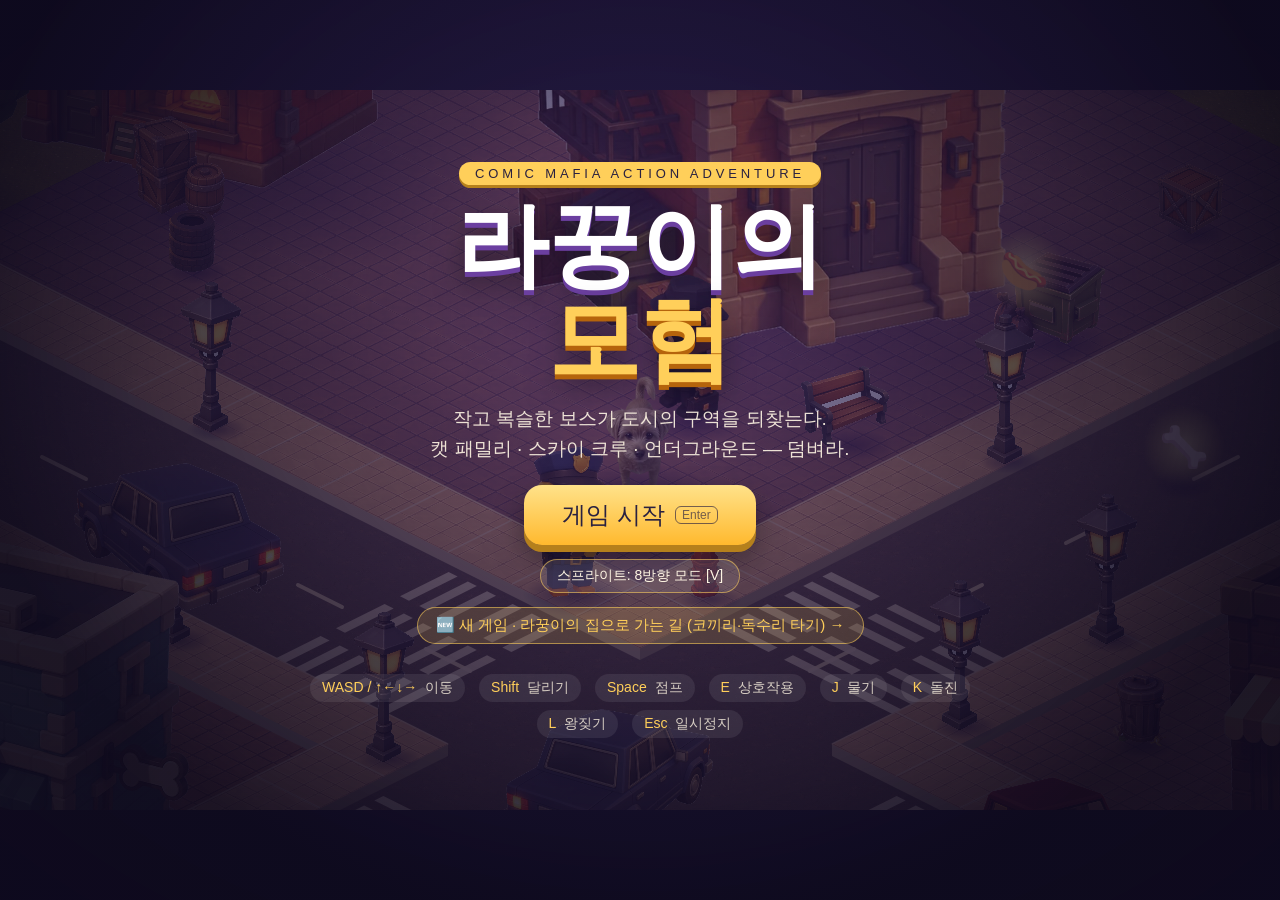
==== index.html @ 29c3ff41 "세로 화면에서도 플레이할 수 있게 '세로로 계속하기' 버튼 추가 - 폰이 세로일 때 뜨는 '가로로 돌려 주세요' 안내에 세로로 계속하기 버튼 추가 (화면 회전 잠금 대응) - 세로" ====
<!doctype html>
<html lang="ko">
<head>
<meta charset="utf-8">
<meta name="viewport" content="width=device-width, initial-scale=1, maximum-scale=1, user-scalable=no, viewport-fit=cover">
<meta name="mobile-web-app-capable" content="yes">
<meta name="apple-mobile-web-app-capable" content="yes">
<meta name="theme-color" content="#1c1b33">
<title>라꿍이의 모험</title>
<link rel="stylesheet" href="style.css">
</head>
<body>
<div id="stage">
  <div id="game"></div>
  <div id="vignette"></div>

  <!-- HUD -->
  <div id="hud" class="hidden">
    <div class="hud-card" id="hud-player">
      <div class="pl-portrait">🐶</div>
      <div class="pl-body">
        <div class="pl-top"><span class="pl-name">라꿍이</span><span id="lvl">Lv.1</span></div>
        <div class="bar hp"><div id="hp-fill" class="fill"></div><span id="hp-text">100 / 100</span></div>
        <div class="bar xp"><div id="xp-fill" class="fill"></div></div>
      </div>
    </div>
    <div id="hud-mini-row">
      <div class="hud-chip"><span class="hud-label">SCORE</span> <b id="score">0</b></div>
      <div class="hud-chip" id="hud-snacks"><span class="hud-label">간식</span><div id="snack-slots"></div><span class="hud-count"><span id="snack-count">0</span>/5</span></div>
    </div>

    <div class="hud-card" id="hud-zone"><span class="hud-label">현재 구역</span> <b id="zone-name">마피아 본부</b> <span id="zone-owner" class="badge">라꿍이 조직</span></div>

    <div class="hud-card" id="hud-mission">
      <div class="hud-label" id="mission-title">MISSION</div>
      <div id="mission-text"></div>
    </div>
    <div class="hud-card hidden" id="hud-side"><div class="hud-label">SIDE</div><div id="side-text"></div></div>

    <div id="skillbar">
      <div class="skill" id="sk-bite"><div class="ico">🦷</div><div class="cdo"></div><div class="cdt"></div><span class="key">J</span><span class="nm">물기</span></div>
      <div class="skill" id="sk-dash"><div class="ico">💨</div><div class="cdo"></div><div class="cdt"></div><span class="key">K</span><span class="nm">돌진</span></div>
      <div class="skill" id="sk-bark"><div class="ico">📢</div><div class="cdo"></div><div class="cdt"></div><span class="key">L</span><span class="nm">왕짖기</span></div>
      <div class="skill locked" id="sk-crew"><div class="ico">🐕‍🦺</div><div class="cdo"></div><div class="cdt">🔒</div><span class="key">R</span><span class="nm">조직원</span></div>
    </div>

    <div id="boss-bar" class="hidden"><div class="bb-name">👑 돈 캣</div><div class="bb-track"><div id="boss-fill"></div></div></div>
    <canvas id="minimap" width="200" height="150"></canvas>
    <div id="hud-help">WASD 이동 · Shift 달리기 · Space 점프 · E 상호작용 · J 물기 · K 돌진 · L 왕짖기 · Esc 일시정지</div>
  </div>

  <!-- touch controls (shown on touch devices) -->
  <div id="touch">
    <div id="joy"><div id="joy-knob"></div></div>
    <button id="tb-jump" class="tb" aria-label="점프">⤴<span>점프</span></button>
    <button id="tb-act" class="tb" aria-label="상호작용">E<span>대화</span></button>
    <button id="tb-run" class="tb" aria-label="달리기">🏃<span>달리기</span></button>
    <button id="tb-pause" class="tb" aria-label="일시정지">⏸</button>
  </div>
  <div id="rotate-hint" class="hidden"><div>📱↻<br>화면을 <b>가로</b>로 돌려 주세요<br><button id="btn-portrait" class="mode-btn">세로로 계속하기 (작게 보여요)</button></div></div>

  <div id="prompt" class="hidden"><span class="key">E</span><span id="prompt-text"></span></div>
  <div id="toast" class="hidden"></div>

  <!-- dialog -->
  <div id="dialog" class="hidden">
    <div id="dlg-portrait"></div>
    <div id="dlg-body">
      <div id="dlg-name"></div>
      <div id="dlg-text"></div>
      <div id="dlg-next">E ▶</div>
    </div>
  </div>

  <!-- title -->
  <div id="title" class="screen">
    <div class="title-inner">
      <div class="title-badge">COMIC MAFIA ACTION ADVENTURE</div>
      <h1>라꿍이의<br><span>모험</span></h1>
      <p class="title-sub">작고 복슬한 보스가 도시의 구역을 되찾는다.<br>캣 패밀리 · 스카이 크루 · 언더그라운드 — 덤벼라.</p>
      <div id="title-loading">리소스 불러오는 중…</div>
      <button id="btn-start" class="big-btn hidden">게임 시작 <small>Enter</small></button>
      <div><button id="btn-mode-title" class="mode-btn"></button></div>
      <div class="controls controls-touch"><span><b>왼쪽 조이스틱</b> 이동 (끝까지 밀면 달리기)</span><span><b>오른쪽 버튼</b> 물기·돌진·왕짖기</span><span><b>⤴</b> 점프</span><span><b>E</b> 대화</span></div>
      <button id="btn-full" class="mode-btn">전체화면으로 보기</button>
      <div><a class="home-link" href="home/index.html">🆕 새 게임 · 라꿍이의 집으로 가는 길 (코끼리·독수리 타기) →</a></div>
      <div class="controls controls-kb">
        <span><b>WASD / ↑←↓→</b> 이동</span><span><b>Shift</b> 달리기</span><span><b>Space</b> 점프</span><span><b>E</b> 상호작용</span>
        <span><b>J</b> 물기</span><span><b>K</b> 돌진</span><span><b>L</b> 왕짖기</span><span><b>Esc</b> 일시정지</span>
      </div>
    </div>
  </div>

  <!-- pause -->
  <div id="pause" class="screen hidden">
    <div class="panel">
      <h2>일시정지</h2>
      <button id="btn-resume" class="big-btn">계속하기</button>
      <button id="btn-restart" class="big-btn ghost">처음부터 다시</button>
      <button id="btn-mode" class="mode-btn"></button>
    </div>
  </div>

  <!-- complete -->
  <div id="complete" class="screen hidden">
    <div class="panel wide">
      <div class="title-badge" id="clear-badge">CHAPTER 1 CLEAR</div>
      <h2 id="clear-title">첫 번째 전투를 이겼다!</h2>
      <p class="quote" id="clear-quote">"…캣 패밀리, 이제 시작이다. 도시는 우리가 되찾는다."</p>
      <div class="stats">
        <div><span>점수</span><b id="res-score">0</b></div>
        <div><span>레벨</span><b id="res-snacks">1</b></div>
        <div><span>걸린 시간</span><b id="res-time">0:00</b></div>
        <div><span>격파</span><b id="res-rank">0</b></div>
      </div>
      <button id="btn-continue" class="big-btn">계속 탐험하기 <small>Enter</small></button>
      <button id="btn-again" class="big-btn ghost">처음부터 다시</button>
    </div>
    <div id="confetti"></div>
  </div>
</div>

<script src="lib/phaser.min.js"></script>
<script src="combat.js"></script>
<script src="main.js"></script>
</body>
</html>
---- style.css ----
:root{
  --ink:#2a2140; --gold:#ffcf5a; --gold2:#ff9f2e; --cream:#fff6e4; --navy:#1c1b33; --pink:#ff7a93;
  --card:rgba(28,27,51,.82); --line:rgba(255,207,90,.55);
}
*{box-sizing:border-box;margin:0;padding:0;user-select:none;-webkit-user-select:none}
html,body{width:100%;height:100%;background:#12111f;overflow:hidden;font-family:"Jua","Malgun Gothic","Apple SD Gothic Neo","Noto Sans KR",sans-serif;color:var(--cream)}
#stage{position:fixed;left:0;top:0;width:var(--app-w,100%);height:var(--app-h,100%);display:flex;align-items:center;justify-content:center;background:#12111f}
#game{position:absolute;inset:0}
#game canvas{display:block;image-rendering:auto}
#vignette{position:absolute;inset:0;pointer-events:none;background:radial-gradient(ellipse at center,rgba(0,0,0,0) 55%,rgba(20,10,40,.38) 100%);z-index:2}
.hidden{display:none!important}

/* HUD */
#hud{position:absolute;inset:0;pointer-events:none;z-index:5}
.hud-card{position:absolute;background:var(--card);border:2px solid var(--line);border-radius:16px;padding:8px 16px;box-shadow:0 6px 0 rgba(0,0,0,.25),0 10px 24px rgba(0,0,0,.25);backdrop-filter:blur(6px)}
.hud-label{font-size:11px;letter-spacing:.18em;color:var(--gold);opacity:.95}
#hud-score{top:16px;left:16px;min-width:150px}
.hud-value{font-size:30px;line-height:1.05;color:#fff;text-shadow:0 2px 0 rgba(0,0,0,.35)}
#hud-snacks{top:16px;left:190px;display:flex;align-items:center;gap:10px}
#hud-snacks .hud-label{margin-right:2px}
#snack-slots{display:flex;gap:6px}
.slot{width:32px;height:32px;border-radius:10px;background:rgba(255,255,255,.1);border:2px dashed rgba(255,255,255,.3);display:flex;align-items:center;justify-content:center;font-size:19px;filter:grayscale(1) opacity(.35);transition:all .25s}
.slot.on{filter:none;border-style:solid;border-color:var(--gold);background:rgba(255,207,90,.2);transform:scale(1.06)}
.hud-count{font-size:20px;color:var(--gold)}
#hud-mission{top:16px;right:16px;width:min(340px,38vw)}
#mission-title{margin-bottom:2px}
#mission-text{font-size:15px;line-height:1.4;color:#fff}
#minimap{position:absolute;right:16px;bottom:16px;width:200px;height:150px;border-radius:14px;border:2px solid var(--line);background:#222;box-shadow:0 6px 0 rgba(0,0,0,.25);opacity:.95}
#hud-help{position:absolute;left:16px;bottom:14px;font-size:12px;color:rgba(255,246,228,.85);background:rgba(28,27,51,.55);padding:6px 12px;border-radius:999px}

#prompt{position:absolute;left:50%;bottom:96px;transform:translateX(-50%);z-index:6;display:flex;align-items:center;gap:10px;background:var(--card);border:2px solid var(--line);border-radius:999px;padding:8px 20px 8px 10px;font-size:18px;box-shadow:0 6px 0 rgba(0,0,0,.25);animation:bob 1s ease-in-out infinite}
.key{display:inline-flex;align-items:center;justify-content:center;width:30px;height:30px;border-radius:8px;background:var(--gold);color:var(--ink);font-weight:700;box-shadow:0 3px 0 #b5801c}
@keyframes bob{0%,100%{transform:translate(-50%,0)}50%{transform:translate(-50%,-5px)}}
#toast{position:absolute;left:50%;top:92px;transform:translateX(-50%);z-index:7;background:linear-gradient(180deg,#ffe28a,#ffb92e);color:var(--ink);padding:10px 26px;border-radius:999px;font-size:20px;box-shadow:0 6px 0 #b5801c,0 12px 30px rgba(0,0,0,.3);animation:pop .35s cubic-bezier(.2,1.6,.4,1)}
@keyframes pop{from{transform:translateX(-50%) scale(.6);opacity:0}to{transform:translateX(-50%) scale(1);opacity:1}}

/* dialog */
#dialog{position:absolute;left:50%;bottom:28px;transform:translateX(-50%);width:min(860px,92vw);z-index:8;display:flex;gap:14px;align-items:flex-end}
#dlg-portrait{flex:0 0 96px;height:96px;border-radius:50%;background:radial-gradient(circle at 35% 30%,#fff6e4,#ffd98a);border:4px solid var(--gold);display:flex;align-items:center;justify-content:center;font-size:54px;box-shadow:0 6px 0 rgba(0,0,0,.3);margin-bottom:6px}
#dlg-body{flex:1;position:relative;background:var(--card);border:3px solid var(--gold);border-radius:20px;padding:14px 22px 22px;min-height:118px;box-shadow:0 8px 0 rgba(0,0,0,.28),0 16px 40px rgba(0,0,0,.35);backdrop-filter:blur(8px)}
#dlg-name{display:inline-block;background:var(--gold);color:var(--ink);padding:2px 14px;border-radius:999px;font-size:15px;margin-bottom:6px;margin-top:-30px;box-shadow:0 3px 0 #b5801c}
#dlg-text{font-size:21px;line-height:1.5;min-height:62px;color:#fff;word-break:keep-all}
#dlg-next{position:absolute;right:18px;bottom:8px;font-size:14px;color:var(--gold);animation:blink 1s steps(2) infinite}
@keyframes blink{50%{opacity:.2}}

/* screens */
.screen{position:absolute;inset:0;z-index:20;display:flex;align-items:center;justify-content:center;text-align:center}
#title{background:radial-gradient(ellipse at 50% 35%,rgba(60,40,110,.55),rgba(14,10,30,.92) 75%)}
.title-inner{max-width:760px;padding:24px}
.title-badge{display:inline-block;font-size:13px;letter-spacing:.3em;color:var(--ink);background:var(--gold);padding:4px 16px;border-radius:999px;margin-bottom:14px;box-shadow:0 3px 0 #b5801c}
h1{font-size:clamp(46px,9vw,92px);line-height:1.02;color:#fff;text-shadow:0 5px 0 #6b3fa0,0 10px 30px rgba(0,0,0,.5)}
h1 span{color:var(--gold);text-shadow:0 5px 0 #b5640c,0 10px 30px rgba(0,0,0,.5)}
.title-sub{margin:18px 0 22px;font-size:19px;line-height:1.55;color:rgba(255,246,228,.9)}
#title-loading{font-size:17px;color:var(--gold);margin:18px 0}
.big-btn{display:inline-flex;align-items:center;gap:10px;font-family:inherit;font-size:24px;color:var(--ink);background:linear-gradient(180deg,#ffe28a,#ffb92e);border:0;border-radius:18px;padding:14px 38px;cursor:pointer;box-shadow:0 7px 0 #b5801c,0 14px 30px rgba(0,0,0,.35);transition:transform .08s}
.big-btn small{font-size:12px;opacity:.65;border:1px solid currentColor;border-radius:6px;padding:1px 6px}
.big-btn:hover{transform:translateY(-2px)}
.big-btn:active{transform:translateY(4px);box-shadow:0 3px 0 #b5801c}
.big-btn.ghost{background:rgba(255,255,255,.12);color:#fff;box-shadow:0 7px 0 rgba(0,0,0,.35);margin-top:14px}
.controls{margin-top:30px;display:flex;flex-wrap:wrap;gap:8px 14px;justify-content:center;font-size:14px;color:rgba(255,246,228,.8)}
.controls span{background:rgba(255,255,255,.08);padding:5px 12px;border-radius:999px}
.controls b{color:var(--gold);font-weight:400;margin-right:4px}
#pause{background:rgba(10,8,24,.7);backdrop-filter:blur(4px)}
.panel{background:var(--card);border:3px solid var(--gold);border-radius:26px;padding:34px 46px;box-shadow:0 10px 0 rgba(0,0,0,.3),0 24px 60px rgba(0,0,0,.45);display:flex;flex-direction:column;align-items:center}
.panel h2{font-size:38px;margin:6px 0 18px;color:#fff}
.panel.wide{min-width:min(560px,92vw)}
.quote{font-size:18px;color:rgba(255,246,228,.85);margin-bottom:18px}
.stats{display:grid;grid-template-columns:1fr 1fr;gap:10px;width:100%;margin-bottom:24px}
.stats div{background:rgba(255,255,255,.08);border-radius:14px;padding:10px 14px;display:flex;flex-direction:column;gap:2px}
.stats span{font-size:12px;color:var(--gold);letter-spacing:.12em}
.stats b{font-size:30px;font-weight:400}
#complete{background:radial-gradient(ellipse at center,rgba(60,40,110,.55),rgba(10,8,24,.88))}
#confetti{position:absolute;inset:0;pointer-events:none;overflow:hidden}
.conf{position:absolute;top:-20px;font-size:26px;animation:fall linear forwards}
@keyframes fall{to{transform:translateY(110vh) rotate(540deg)}}

.mode-btn{margin-top:14px;font-family:inherit;font-size:14px;color:var(--cream);background:rgba(255,255,255,.1);border:1px solid var(--line);border-radius:999px;padding:7px 16px;cursor:pointer}
.mode-btn:hover{background:rgba(255,207,90,.2)}

/* ===== HUD v2 (combat) ===== */
#hud-score,#hud-snacks{position:static}
#hud-player{top:14px;left:14px;display:flex;gap:10px;align-items:center;padding:8px 14px 8px 8px;min-width:250px}
.pl-portrait{width:54px;height:54px;border-radius:50%;background:radial-gradient(circle at 35% 30%,#fff6e4,#ffd98a);border:3px solid var(--gold);display:flex;align-items:center;justify-content:center;font-size:30px;flex:0 0 54px}
.pl-body{flex:1}
.pl-top{display:flex;justify-content:space-between;align-items:baseline;margin-bottom:3px}
.pl-name{font-size:15px}
#lvl{font-size:14px;color:var(--gold)}
.bar{position:relative;height:16px;border-radius:9px;background:rgba(0,0,0,.45);border:2px solid rgba(255,255,255,.25);overflow:hidden}
.bar.xp{height:8px;margin-top:4px;border-width:1px}
.bar .fill{height:100%;width:100%;transition:width .18s}
.bar.hp .fill{background:linear-gradient(180deg,#7dffb0,#2fc977)}
.bar.hp .fill.low{background:linear-gradient(180deg,#ff8a8a,#e03a3a)}
.bar.xp .fill{background:linear-gradient(180deg,#ffe27a,#ffb92e);width:0}
.bar span{position:absolute;inset:0;display:flex;align-items:center;justify-content:center;font-size:11px;text-shadow:0 1px 2px #000}
#hud-mini-row{position:absolute;top:92px;left:14px;display:flex;gap:8px;flex-wrap:wrap;max-width:330px}
.hud-chip{background:var(--card);border:2px solid var(--line);border-radius:999px;padding:3px 12px;display:flex;align-items:center;gap:6px;font-size:14px;box-shadow:0 4px 0 rgba(0,0,0,.25)}
.hud-chip b{font-size:16px;font-weight:400}
#hud-snacks{top:auto;left:auto}
#hud-snacks .slot{width:20px;height:20px;font-size:12px;border-radius:6px;border-width:1px}
#hud-snacks .hud-count{font-size:13px}
#hud-zone{top:14px;left:50%;transform:translateX(-50%);padding:6px 16px;display:flex;align-items:center;gap:8px;white-space:nowrap}
#hud-zone b{font-size:17px;font-weight:400}
.badge{font-size:11px;color:#1b1530;padding:2px 9px;border-radius:999px}
#hud-mission{top:14px;right:14px;width:min(330px,30vw)}
#hud-side{top:auto;right:14px;margin-top:0}
#hud-side{position:absolute;top:150px;right:14px;width:min(330px,30vw);font-size:13px}
#hud-side #side-text{font-size:13px;line-height:1.4}
#mission-text .k{display:inline-block;background:var(--gold);color:var(--ink);border-radius:6px;padding:0 6px;font-weight:400}
#mission-text small{color:rgba(255,246,228,.85)}
#skillbar{position:absolute;left:50%;bottom:14px;transform:translateX(-50%);display:flex;gap:10px}
.skill{position:relative;width:64px;height:64px;border-radius:16px;background:var(--card);border:2px solid var(--line);box-shadow:0 5px 0 rgba(0,0,0,.28);overflow:hidden;display:flex;align-items:center;justify-content:center}
.skill .ico{font-size:30px;filter:drop-shadow(0 2px 0 rgba(0,0,0,.35))}
.skill .cdo{position:absolute;left:0;right:0;bottom:0;height:0;background:rgba(10,8,24,.72)}
.skill .cdt{position:absolute;inset:0;display:flex;align-items:center;justify-content:center;font-size:20px;color:#fff;text-shadow:0 2px 3px #000}
.skill .key{position:absolute;left:4px;top:3px;font-size:11px;background:var(--gold);color:var(--ink);border-radius:5px;padding:0 5px;width:auto;height:auto;box-shadow:none}
.skill .nm{position:absolute;bottom:2px;left:0;right:0;text-align:center;font-size:10px;color:rgba(255,246,228,.9)}
.skill.ready{border-color:var(--gold)}
.skill.locked{opacity:.6}
#minimap{width:176px;height:132px;right:14px;bottom:14px}
#hud-help{font-size:11px;max-width:min(440px,34vw);bottom:14px;left:14px;line-height:1.35;border-radius:12px}
#prompt{bottom:100px}

/* ===== touch / mobile ===== */
html,body{overscroll-behavior:none;-webkit-touch-callout:none;-webkit-tap-highlight-color:transparent}
#stage{touch-action:none}
#touch,#rotate-hint{display:none}
.controls-touch{display:none}
body.touch .controls-touch{display:flex}
body.touch .controls-kb{display:none}
#btn-full{display:none}
body.touch #btn-full{display:inline-block}
body.touch #touch{display:block;position:absolute;inset:0;z-index:6;pointer-events:none}
body.touch #hud-help{display:none}
body.touch #prompt{display:none}
body.touch #hud{z-index:5}
body.touch #joy{position:absolute;left:max(22px,env(safe-area-inset-left));bottom:max(22px,env(safe-area-inset-bottom));width:132px;height:132px;border-radius:50%;background:rgba(28,27,51,.45);border:3px solid rgba(255,207,90,.55);pointer-events:auto;touch-action:none}
body.touch #joy-knob{position:absolute;left:50%;top:50%;width:58px;height:58px;margin:-29px 0 0 -29px;border-radius:50%;background:radial-gradient(circle at 35% 30%,#fff6e4,#ffb92e);box-shadow:0 4px 0 rgba(0,0,0,.3);transition:transform .05s}
body.touch .tb{position:absolute;pointer-events:auto;touch-action:none;width:62px;height:62px;border-radius:50%;border:3px solid var(--gold);background:rgba(28,27,51,.6);color:#fff;font:inherit;font-size:24px;line-height:1;display:flex;flex-direction:column;align-items:center;justify-content:center;gap:1px;box-shadow:0 5px 0 rgba(0,0,0,.3)}
body.touch .tb span{font-size:10px;color:var(--gold)}
body.touch .tb:active,body.touch .tb.on{background:var(--gold);color:var(--ink)}
body.touch .tb:active span,body.touch .tb.on span{color:var(--ink)}
body.touch #tb-jump{right:calc(max(12px,env(safe-area-inset-right)) + 150px);bottom:max(24px,env(safe-area-inset-bottom))}
body.touch #tb-act{right:calc(max(12px,env(safe-area-inset-right)) + 150px);bottom:calc(max(24px,env(safe-area-inset-bottom)) + 72px)}
body.touch #tb-act.hot{background:var(--gold);color:var(--ink);animation:pulse .7s ease-in-out infinite}
body.touch #tb-run{right:calc(max(12px,env(safe-area-inset-right)) + 150px);bottom:calc(max(24px,env(safe-area-inset-bottom)) + 144px);width:50px;height:50px;font-size:20px}
body.touch #tb-pause{right:max(10px,env(safe-area-inset-right));top:max(10px,env(safe-area-inset-top));width:42px;height:42px;font-size:16px;z-index:7;top:calc(max(10px,env(safe-area-inset-top)) + 0px)}
@keyframes pulse{50%{transform:scale(1.12)}}
body.touch #skillbar{left:auto;right:max(12px,env(safe-area-inset-right));bottom:max(18px,env(safe-area-inset-bottom));transform:none;width:136px;flex-wrap:wrap;justify-content:flex-end;gap:8px;pointer-events:auto}
body.touch .skill{width:64px;height:64px;pointer-events:auto;touch-action:none}
body.touch #hud-mission{top:max(10px,env(safe-area-inset-top));right:62px;width:min(250px,34vw);padding:6px 10px}
body.touch #mission-text{font-size:12px;line-height:1.3}
body.touch #hud-side{display:none}
body.touch #hud-player{top:max(10px,env(safe-area-inset-top));left:max(10px,env(safe-area-inset-left));min-width:0;width:210px;padding:5px 10px 5px 5px}
body.touch .pl-portrait{width:40px;height:40px;flex-basis:40px;font-size:22px}
body.touch #hud-mini-row{top:calc(max(10px,env(safe-area-inset-top)) + 58px);left:max(10px,env(safe-area-inset-left))}
body.touch #hud-snacks{display:none}
body.touch #hud-zone{top:auto;bottom:auto;left:50%;top:max(10px,env(safe-area-inset-top));font-size:11px;padding:3px 10px}
body.touch #hud-zone .hud-label{display:none}
body.touch #minimap{width:112px;height:84px;right:62px;top:calc(max(10px,env(safe-area-inset-top)) + 96px);bottom:auto;opacity:.9}
body.touch #dialog{width:min(640px,calc(100vw - 24px));bottom:max(10px,env(safe-area-inset-bottom))}
body.touch #dlg-portrait{flex-basis:64px;height:64px;font-size:36px}
body.touch #dlg-text{font-size:17px;min-height:50px}
body.touch #toast{top:64px;font-size:15px;padding:7px 16px;max-width:88vw}
@media (max-height:480px){
  body.touch #joy{width:112px;height:112px}
  body.touch .skill{width:56px;height:56px}
  body.touch #skillbar{width:120px}
  body.touch #hud-mini-row{display:none}
  body.touch #hud-zone{left:max(10px,env(safe-area-inset-left));top:calc(max(10px,env(safe-area-inset-top)) + 66px);transform:none}
  body.touch #minimap{width:96px;height:72px}
}
@media (max-height:340px){
  body.touch #minimap{left:calc(max(10px,env(safe-area-inset-left)) + 214px);right:auto;top:max(10px,env(safe-area-inset-top));width:88px;height:66px}
}
@media (orientation:portrait){
  body.touch:not(.portrait-ok) #rotate-hint{display:flex;position:absolute;inset:0;z-index:50;background:rgba(14,10,30,.94);align-items:center;justify-content:center;text-align:center;font-size:24px;line-height:1.6}
  body.touch:not(.portrait-ok) #rotate-hint.hidden{display:flex!important}
  body.touch.portrait-ok #rotate-hint{display:none!important}
  #rotate-hint .mode-btn{margin-top:18px;font-size:16px;padding:10px 20px;pointer-events:auto}
  /* portrait play: canvas sits in the middle, HUD above it, controls below it */
  body.touch.portrait-ok #hud-mini-row{display:none}
  body.touch.portrait-ok #hud-zone{left:10px;right:auto;transform:none;top:calc(max(10px,env(safe-area-inset-top)) + 72px);font-size:12px}
  body.touch.portrait-ok #hud-mission{top:calc(max(10px,env(safe-area-inset-top)) + 112px);left:10px;right:10px;width:auto}
  body.touch.portrait-ok #minimap{right:10px;top:calc(max(10px,env(safe-area-inset-top)) + 186px)}
  body.touch.portrait-ok #toast{top:calc(max(10px,env(safe-area-inset-top)) + 280px)}
  body.touch.portrait-ok #boss-bar{left:12px;transform:none;width:calc(100% - 24px);top:auto;bottom:calc(max(14px,env(safe-area-inset-bottom)) + 170px)}
}
@media (max-width:760px){
  .title-inner{padding:12px}
  h1{font-size:clamp(38px,12vw,64px)}
  .title-sub{font-size:15px;margin:10px 0 14px}
  .panel{padding:22px 24px}
  .stats b{font-size:22px}
}
/* short landscape (phones): compact full-screen panels; margin:auto keeps them reachable by scrolling if still too tall */
@media (max-height:480px) and (orientation:landscape){
  .screen{overflow-y:auto;overscroll-behavior:contain;-webkit-overflow-scrolling:touch}
  .title-inner,.panel{margin:auto}
  .title-inner{padding:8px 16px}
  .title-badge{font-size:10px;padding:3px 10px;margin-bottom:4px}
  h1{font-size:32px;line-height:1.1;text-shadow:0 3px 0 #6b3fa0,0 6px 18px rgba(0,0,0,.5)}
  h1 br{display:none}
  h1 span{margin-left:.22em;text-shadow:0 3px 0 #b5640c,0 6px 18px rgba(0,0,0,.5)}
  .title-sub{font-size:12px;line-height:1.4;margin:6px 0 8px}
  #title-loading{font-size:13px;margin:8px 0}
  .big-btn{font-size:18px;padding:8px 28px;border-radius:14px;box-shadow:0 5px 0 #b5801c,0 10px 20px rgba(0,0,0,.35)}
  .big-btn.ghost{margin-top:8px}
  #btn-mode-title{display:none}
  .mode-btn{margin-top:8px;font-size:12px;padding:5px 12px}
  .controls{margin-top:8px;gap:4px 8px;font-size:11px}
  .controls span{padding:3px 9px}
  .panel{padding:12px 28px}
  .panel h2{font-size:24px;margin:2px 0 8px}
  .quote{font-size:13px;margin-bottom:8px}
  .stats{grid-template-columns:repeat(4,1fr);gap:6px;margin-bottom:10px}
  .stats div{padding:5px 8px;border-radius:10px}
  .stats span{font-size:10px}
  .stats b{font-size:18px}
  #complete .panel{display:grid;grid-template-columns:1fr 1fr;gap:0 10px;min-width:min(520px,92vw)}
  #complete .panel>:not(button){grid-column:1/-1;justify-self:center}
  #complete .panel>.stats{justify-self:stretch}
  #complete .big-btn,#complete .big-btn.ghost{margin-top:0;justify-content:center}
}
/* link to the side-scroller */
.home-link{display:inline-block;margin-top:14px;padding:8px 18px;border-radius:999px;background:rgba(255,207,90,.16);border:1px solid var(--line);color:var(--gold);text-decoration:none;font-size:15px}
.home-link:hover{background:rgba(255,207,90,.3)}
@media (max-height:480px) and (orientation:landscape){ .home-link{margin-top:6px;font-size:12px;padding:4px 12px} }

/* boss bar (chapter 2) */
#boss-bar{position:absolute;left:50%;top:62px;transform:translateX(-50%);width:min(460px,44vw);display:flex;align-items:center;gap:10px;z-index:5;pointer-events:none}
.bb-name{font-size:16px;white-space:nowrap;color:#fff6e4;text-shadow:0 2px 0 rgba(0,0,0,.5)}
.bb-track{flex:1;height:16px;border-radius:10px;background:rgba(0,0,0,.55);border:3px solid #fff6e4;overflow:hidden}
#boss-fill{height:100%;width:100%;background:linear-gradient(180deg,#ff8a6a,#d6322a);transition:width .25s}
body.touch #boss-bar{top:auto;bottom:max(14px,env(safe-area-inset-bottom));width:min(340px,40vw)}
body.touch .bb-name{font-size:12px}
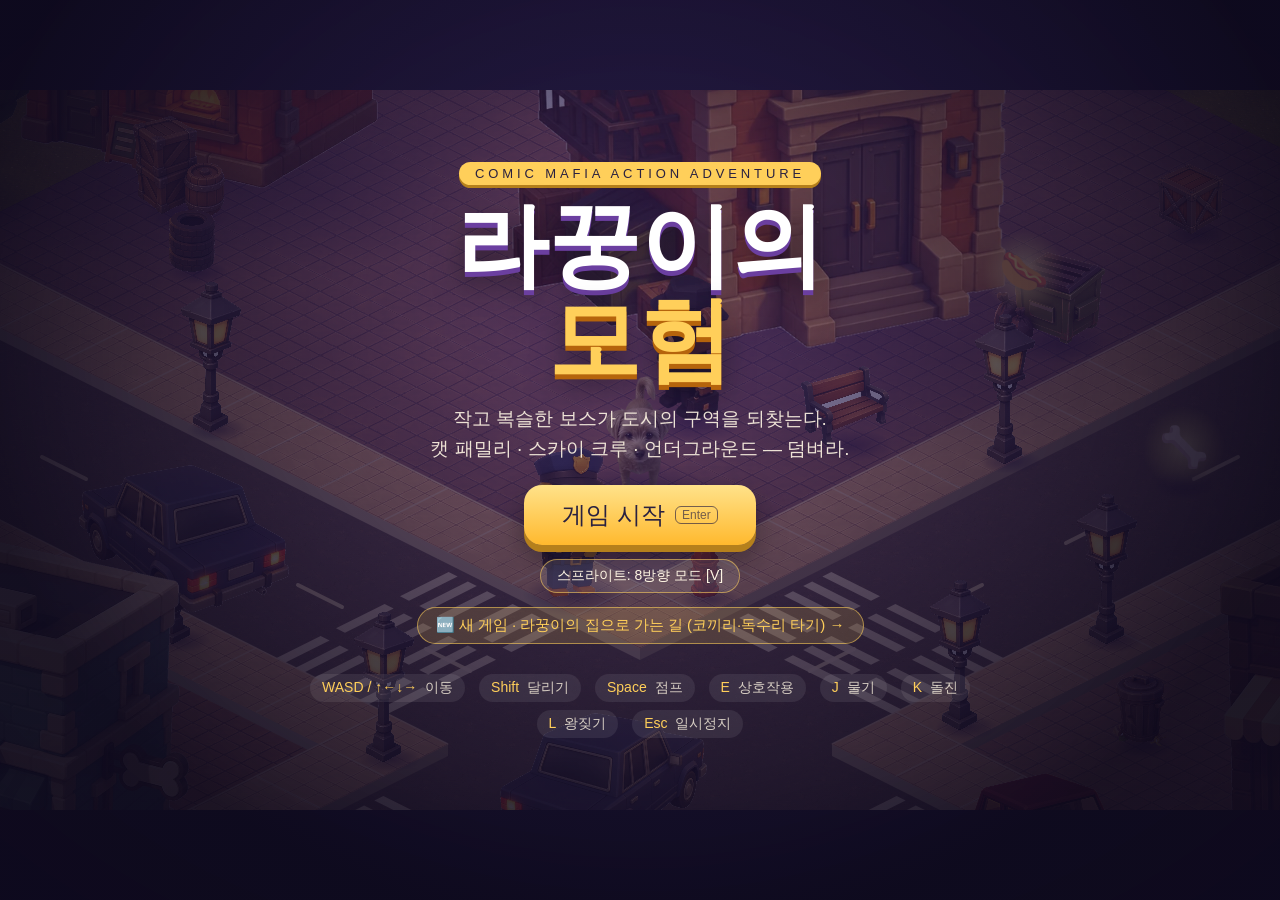
==== commit 065f04e6: "라꿍이의 모험 자동 저장과 이어하기 추가 - 챕터 진행, 레벨/경험치, 점수, 먹은 간식, 치킨 의뢰, 점령한 구역, 위치를 3초마다와 페이지를 떠날 때 자동 저장 (이 기기의 브" ====
--- a/index.html
+++ b/index.html
@@ -79,7 +79,7 @@
       <h1>라꿍이의<br><span>모험</span></h1>
       <p class="title-sub">작고 복슬한 보스가 도시의 구역을 되찾는다.<br>캣 패밀리 · 스카이 크루 · 언더그라운드 — 덤벼라.</p>
       <div id="title-loading">리소스 불러오는 중…</div>
-      <button id="btn-start" class="big-btn hidden">게임 시작 <small>Enter</small></button>
+      <div class="btn-row"><button id="btn-load" class="big-btn hidden">이어하기 <small id="load-info"></small></button><button id="btn-start" class="big-btn hidden">게임 시작 <small>Enter</small></button></div>
       <div><button id="btn-mode-title" class="mode-btn"></button></div>
       <div class="controls controls-touch"><span><b>왼쪽 조이스틱</b> 이동 (끝까지 밀면 달리기)</span><span><b>오른쪽 버튼</b> 물기·돌진·왕짖기</span><span><b>⤴</b> 점프</span><span><b>E</b> 대화</span></div>
       <button id="btn-full" class="mode-btn">전체화면으로 보기</button>
--- a/style.css
+++ b/style.css
@@ -233,3 +233,8 @@
 #boss-fill{height:100%;width:100%;background:linear-gradient(180deg,#ff8a6a,#d6322a);transition:width .25s}
 body.touch #boss-bar{top:auto;bottom:max(14px,env(safe-area-inset-bottom));width:min(340px,40vw)}
 body.touch .bb-name{font-size:12px}
+
+/* title: continue + new game side by side */
+.btn-row{display:flex;gap:14px;justify-content:center;align-items:center;flex-wrap:wrap}
+.btn-row .big-btn.ghost{margin-top:0}
+#btn-load small{border:0;opacity:.75;font-size:13px}
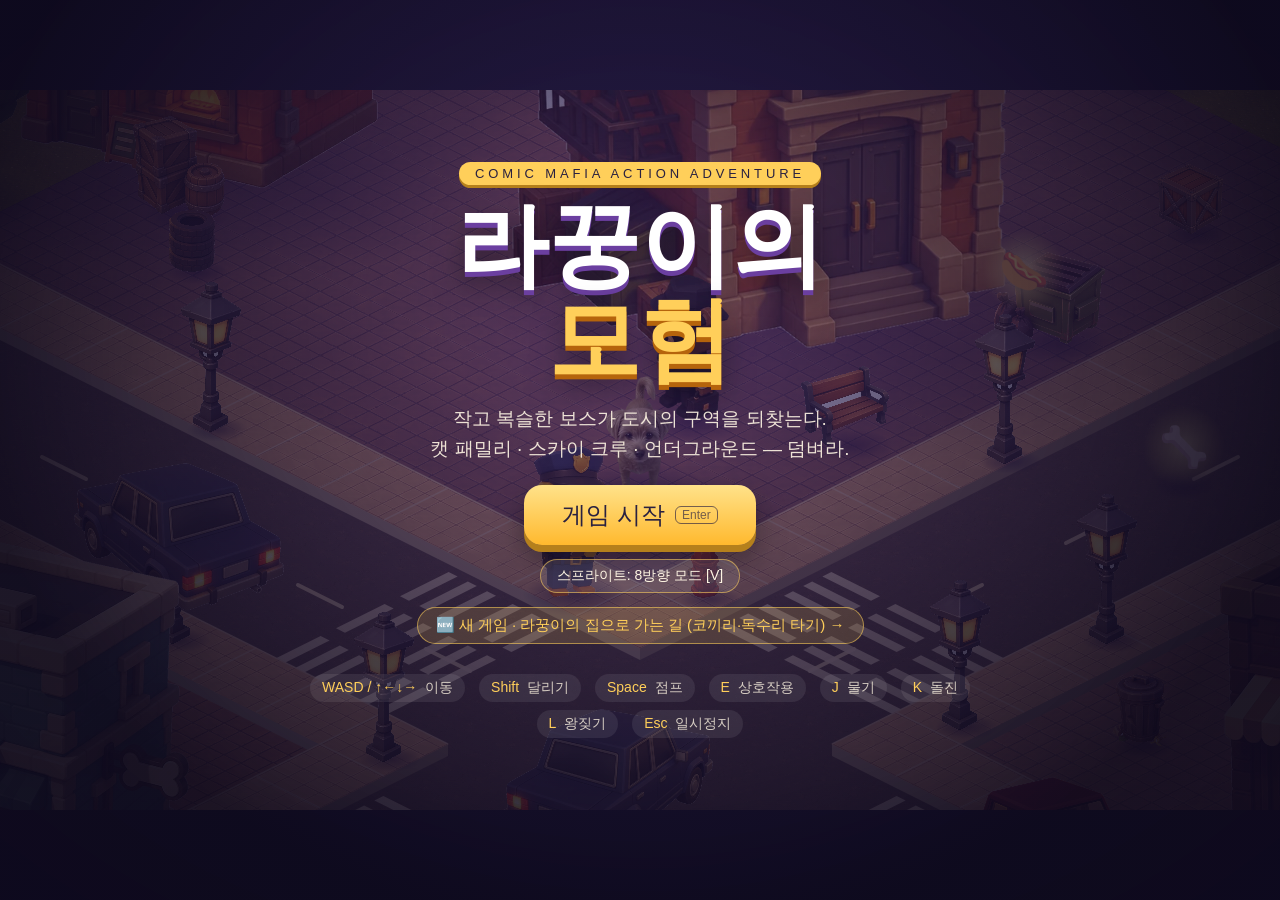
==== commit b3008bd5: "챕터 3·4와 스테이지 4~6 추가 라꿍이의 모험 - 챕터 3 스카이 크루(중앙공원, 보스 구구 대장), 챕터 4 언더그라운드(빵집 거리, 보스 치즈 왕) - 챕터 2~4를 데이터" ====
--- a/index.html
+++ b/index.html
@@ -44,7 +44,7 @@
       <div class="skill locked" id="sk-crew"><div class="ico">🐕‍🦺</div><div class="cdo"></div><div class="cdt">🔒</div><span class="key">R</span><span class="nm">조직원</span></div>
     </div>
 
-    <div id="boss-bar" class="hidden"><div class="bb-name">👑 돈 캣</div><div class="bb-track"><div id="boss-fill"></div></div></div>
+    <div id="boss-bar" class="hidden"><div class="bb-name" id="boss-name">👑 돈 캣</div><div class="bb-track"><div id="boss-fill"></div></div></div>
     <canvas id="minimap" width="200" height="150"></canvas>
     <div id="hud-help">WASD 이동 · Shift 달리기 · Space 점프 · E 상호작용 · J 물기 · K 돌진 · L 왕짖기 · Esc 일시정지</div>
   </div>
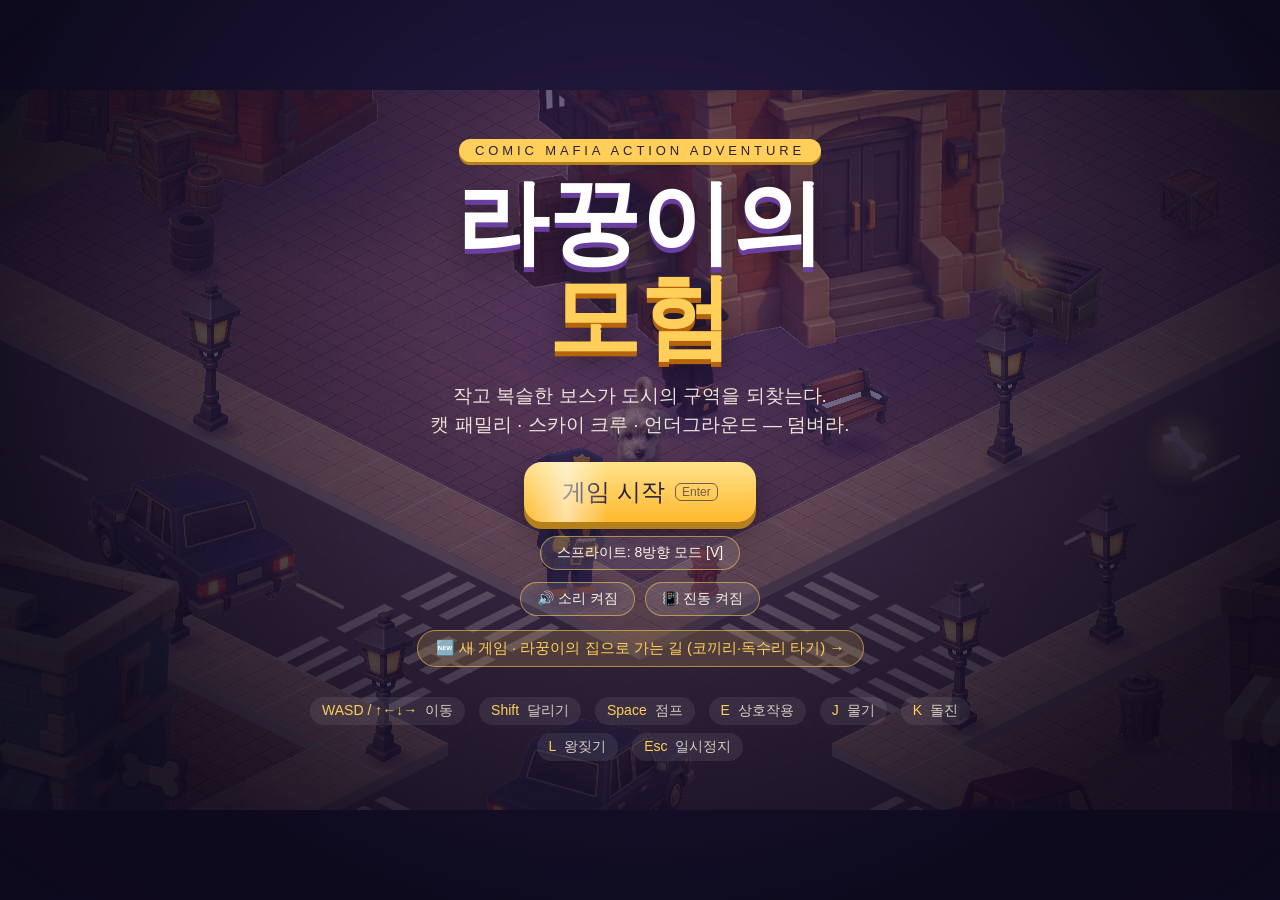
==== commit 69ff1b8d: "UI/UX 다듬기: 전환 효과, 배경음악, 플로팅 조이스틱, 연출 강화 - 공통(shared/rk.js·rk.css): 화면 페이드, 챕터·스테이지·보스 배너, 로딩 진행바,   " ====
--- a/index.html
+++ b/index.html
@@ -8,6 +8,7 @@
 <meta name="theme-color" content="#1c1b33">
 <title>라꿍이의 모험</title>
 <link rel="stylesheet" href="style.css">
+<link rel="stylesheet" href="shared/rk.css">
 </head>
 <body>
 <div id="stage">
@@ -20,7 +21,7 @@
       <div class="pl-portrait">🐶</div>
       <div class="pl-body">
         <div class="pl-top"><span class="pl-name">라꿍이</span><span id="lvl">Lv.1</span></div>
-        <div class="bar hp"><div id="hp-fill" class="fill"></div><span id="hp-text">100 / 100</span></div>
+        <div class="bar hp"><div id="hp-ghost" class="fill ghost"></div><div id="hp-fill" class="fill"></div><span id="hp-text">100 / 100</span></div>
         <div class="bar xp"><div id="xp-fill" class="fill"></div></div>
       </div>
     </div>
@@ -51,6 +52,7 @@
 
   <!-- touch controls (shown on touch devices) -->
   <div id="touch">
+    <div id="joy-zone"></div>
     <div id="joy"><div id="joy-knob"></div></div>
     <button id="tb-jump" class="tb" aria-label="점프">⤴<span>점프</span></button>
     <button id="tb-act" class="tb" aria-label="상호작용">E<span>대화</span></button>
@@ -78,7 +80,7 @@
       <div class="title-badge">COMIC MAFIA ACTION ADVENTURE</div>
       <h1>라꿍이의<br><span>모험</span></h1>
       <p class="title-sub">작고 복슬한 보스가 도시의 구역을 되찾는다.<br>캣 패밀리 · 스카이 크루 · 언더그라운드 — 덤벼라.</p>
-      <div id="title-loading">리소스 불러오는 중…</div>
+      <div id="title-loading"><span id="load-text">리소스 불러오는 중…</span><span class="rk-loadbar"><i id="load-fill"></i></span></div>
       <div class="btn-row"><button id="btn-load" class="big-btn hidden">이어하기 <small id="load-info"></small></button><button id="btn-start" class="big-btn hidden">게임 시작 <small>Enter</small></button></div>
       <div><button id="btn-mode-title" class="mode-btn"></button></div>
       <div class="controls controls-touch"><span><b>왼쪽 조이스틱</b> 이동 (끝까지 밀면 달리기)</span><span><b>오른쪽 버튼</b> 물기·돌진·왕짖기</span><span><b>⤴</b> 점프</span><span><b>E</b> 대화</span></div>
@@ -121,6 +123,7 @@
 </div>
 
 <script src="lib/phaser.min.js"></script>
+<script src="shared/rk.js"></script>
 <script src="combat.js"></script>
 <script src="main.js"></script>
 </body>
--- a/style.css
+++ b/style.css
@@ -238,3 +238,19 @@
 .btn-row{display:flex;gap:14px;justify-content:center;align-items:center;flex-wrap:wrap}
 .btn-row .big-btn.ghost{margin-top:0}
 #btn-load small{border:0;opacity:.75;font-size:13px}
+
+/* ===== polish ===== */
+.bar.hp .fill.ghost{position:absolute;left:0;top:0;background:rgba(255,255,255,.78);transition:width .7s ease .35s}
+.bar.hp #hp-fill{position:relative}
+#dlg-portrait.art{background:var(--pimg) center bottom/92% no-repeat,radial-gradient(circle at 35% 30%,#fff6e4,#ffd98a);font-size:0;color:transparent}
+#dlg-portrait.art.face{background:var(--pimg) center/cover no-repeat,radial-gradient(circle at 35% 30%,#fff6e4,#ffd98a)}
+@keyframes rkDlgIn{from{opacity:0;transform:translateX(-50%) translateY(18px) scale(.95)}to{opacity:1;transform:translateX(-50%)}}
+#dialog:not(.hidden){animation:rkDlgIn .3s var(--rk-ease) both}
+#objective{position:absolute;z-index:4;pointer-events:none;transform:translate(-50%,-50%);text-align:center}
+#objective .arr{display:block;font-size:34px;line-height:1;color:#ffcf5a;-webkit-text-stroke:2px #6b3fa0;filter:drop-shadow(0 4px 6px rgba(0,0,0,.5)) drop-shadow(0 0 10px rgba(255,207,90,.7))}
+#objective .lab{display:block;font-size:12px;color:#fff6e4;text-shadow:0 2px 0 rgba(0,0,0,.7);margin-top:2px}
+#objective .arr i{display:block;font-style:normal;transform-origin:50% 55%}
+#objective.here .arr{animation:objBob .7s ease-in-out infinite}
+@keyframes objBob{50%{transform:translateY(9px)}}
+#objective.hidden{display:none}
+#toast,#prompt{will-change:transform}
--- a/shared/rk.css
+++ b/shared/rk.css
@@ -0,0 +1,69 @@
+/* RK shared polish: screen transitions, micro-interactions, banners, vignette, settings, floating joystick */
+:root{--rk-ease:cubic-bezier(.2,1.4,.4,1)}
+
+/* ---- overlays glide in instead of popping ---- */
+@keyframes rkScreenIn{from{opacity:0}to{opacity:1}}
+@keyframes rkPanelIn{from{opacity:0;transform:translateY(18px) scale(.94)}to{opacity:1;transform:none}}
+@keyframes rkTitleIn{from{opacity:0;transform:translateY(24px)}to{opacity:1;transform:none}}
+.screen:not(.hidden){animation:rkScreenIn .35s ease-out}
+.screen:not(.hidden) .panel{animation:rkPanelIn .5s var(--rk-ease) both}
+.screen:not(.hidden) .title-inner>*{animation:rkTitleIn .6s var(--rk-ease) both}
+.title-inner>*:nth-child(2){animation-delay:.05s!important}.title-inner>*:nth-child(3){animation-delay:.1s!important}.title-inner>*:nth-child(4){animation-delay:.15s!important}
+.title-inner>*:nth-child(5){animation-delay:.2s!important}.title-inner>*:nth-child(6){animation-delay:.25s!important}.title-inner>*:nth-child(7){animation-delay:.3s!important}
+@keyframes rkFloat{50%{transform:translateY(-6px)}}
+#title h1{animation:rkTitleIn .6s var(--rk-ease) both,rkFloat 4.2s ease-in-out .8s infinite!important}
+
+/* ---- buttons feel alive ---- */
+.big-btn,.mode-btn,.round,.tb,.skill,.stage-btn{transition:transform .12s var(--rk-ease),filter .15s,background .15s,box-shadow .15s;-webkit-tap-highlight-color:transparent}
+.big-btn:not([disabled]):hover{filter:brightness(1.06)}
+.big-btn:focus-visible,.mode-btn:focus-visible,.round:focus-visible,a:focus-visible{outline:3px solid #fff;outline-offset:3px}
+.mode-btn:active,.round:active{transform:scale(.94)}
+.big-btn[disabled]{cursor:not-allowed}
+@keyframes rkShine{0%{transform:translateX(-120%) skewX(-20deg)}60%,100%{transform:translateX(220%) skewX(-20deg)}}
+#btn-start:not(.ghost),#btn-load,#btn-next,#btn-resume{position:relative;overflow:hidden}
+#btn-start:not(.ghost)::after,#btn-load::after,#btn-next::after,#btn-resume::after{content:"";position:absolute;top:0;bottom:0;width:36%;left:0;background:linear-gradient(90deg,transparent,rgba(255,255,255,.55),transparent);animation:rkShine 3.2s ease-in-out 1s infinite;pointer-events:none}
+
+/* ---- settings (sound / vibration) ---- */
+.rk-settings{display:flex;gap:10px;justify-content:center;flex-wrap:wrap;margin-top:12px}
+.rk-settings .mode-btn{margin-top:0}
+.rk-settings .mode-btn.off{opacity:.6;filter:grayscale(.7)}
+#pause .rk-settings{margin-top:16px}
+
+/* ---- full-screen fade ---- */
+#rk-fade{position:absolute;inset:0;background:#0d0a1c;opacity:0;pointer-events:none;z-index:45;transition:opacity .28s ease}
+#rk-fade.on{opacity:1;pointer-events:auto}
+
+/* ---- stage / chapter / boss banners ---- */
+#rk-banner{position:absolute;left:0;right:0;top:30%;z-index:30;text-align:center;pointer-events:none;padding:14px 16px;opacity:0;
+  background:linear-gradient(90deg,rgba(20,14,40,0),rgba(20,14,40,.78) 18%,rgba(20,14,40,.78) 82%,rgba(20,14,40,0))}
+#rk-banner .k{font-size:clamp(11px,1.6vw,15px);letter-spacing:.42em;color:var(--gold,#ffcf5a);margin-bottom:4px;text-shadow:0 2px 0 rgba(0,0,0,.4)}
+#rk-banner .t{font-size:clamp(26px,5.6vw,58px);line-height:1.1;color:#fff;text-shadow:0 4px 0 #6b3fa0,0 8px 24px rgba(0,0,0,.5)}
+#rk-banner.boss{background:linear-gradient(90deg,rgba(60,8,16,0),rgba(70,10,20,.82) 18%,rgba(70,10,20,.82) 82%,rgba(60,8,16,0))}
+#rk-banner.boss .k{color:#ff9a8a}
+#rk-banner.boss .t{text-shadow:0 4px 0 #8a1a1a,0 8px 24px rgba(0,0,0,.5)}
+@keyframes rkBanner{0%{opacity:0;transform:translateX(-70px) scaleY(.6)}10%{opacity:1;transform:none}82%{opacity:1;transform:none}100%{opacity:0;transform:translateX(70px) scaleY(.6)}}
+#rk-banner.go{animation-name:rkBanner;animation-timing-function:cubic-bezier(.2,.9,.3,1);animation-fill-mode:both}
+
+/* ---- damage / low health vignette ---- */
+#rk-hurt{position:absolute;inset:0;pointer-events:none;z-index:4;opacity:0;transition:opacity .5s ease-out;background:radial-gradient(ellipse at center,rgba(255,40,60,0) 52%,rgba(255,40,60,.62) 100%)}
+#rk-hurt.flash{opacity:1;transition:none}
+@keyframes rkLow{0%,100%{opacity:.08}50%{opacity:.5}}
+#rk-hurt.low{animation:rkLow 1.2s ease-in-out infinite}
+
+/* ---- counters ---- */
+@keyframes rkBounce{0%{transform:scale(1)}35%{transform:scale(1.32)}100%{transform:scale(1)}}
+.rk-bounce{animation:rkBounce .35s ease-out;display:inline-block}
+
+/* ---- loading bar ---- */
+.rk-loadbar{display:inline-block;width:min(300px,70vw);height:12px;border-radius:8px;background:rgba(255,255,255,.14);overflow:hidden;vertical-align:middle;margin-left:10px;border:1px solid rgba(255,207,90,.5)}
+.rk-loadbar>i{display:block;height:100%;width:0;background:linear-gradient(90deg,#ffe28a,#ffb92e);transition:width .2s}
+
+/* ---- floating joystick (touch): appears under the thumb anywhere in the lower-left area ---- */
+body.touch #joy-zone{position:absolute;left:0;bottom:0;width:48%;height:76%;pointer-events:auto;touch-action:none}
+body.touch #joy{pointer-events:none!important;opacity:.5;transition:opacity .18s}
+body.touch #joy.active{opacity:1}
+body.touch #joy-knob{transition:transform .04s linear}
+
+@media (prefers-reduced-motion:reduce){
+  *,*::before,*::after{animation-duration:.01ms!important;animation-iteration-count:1!important;transition-duration:.01ms!important}
+}
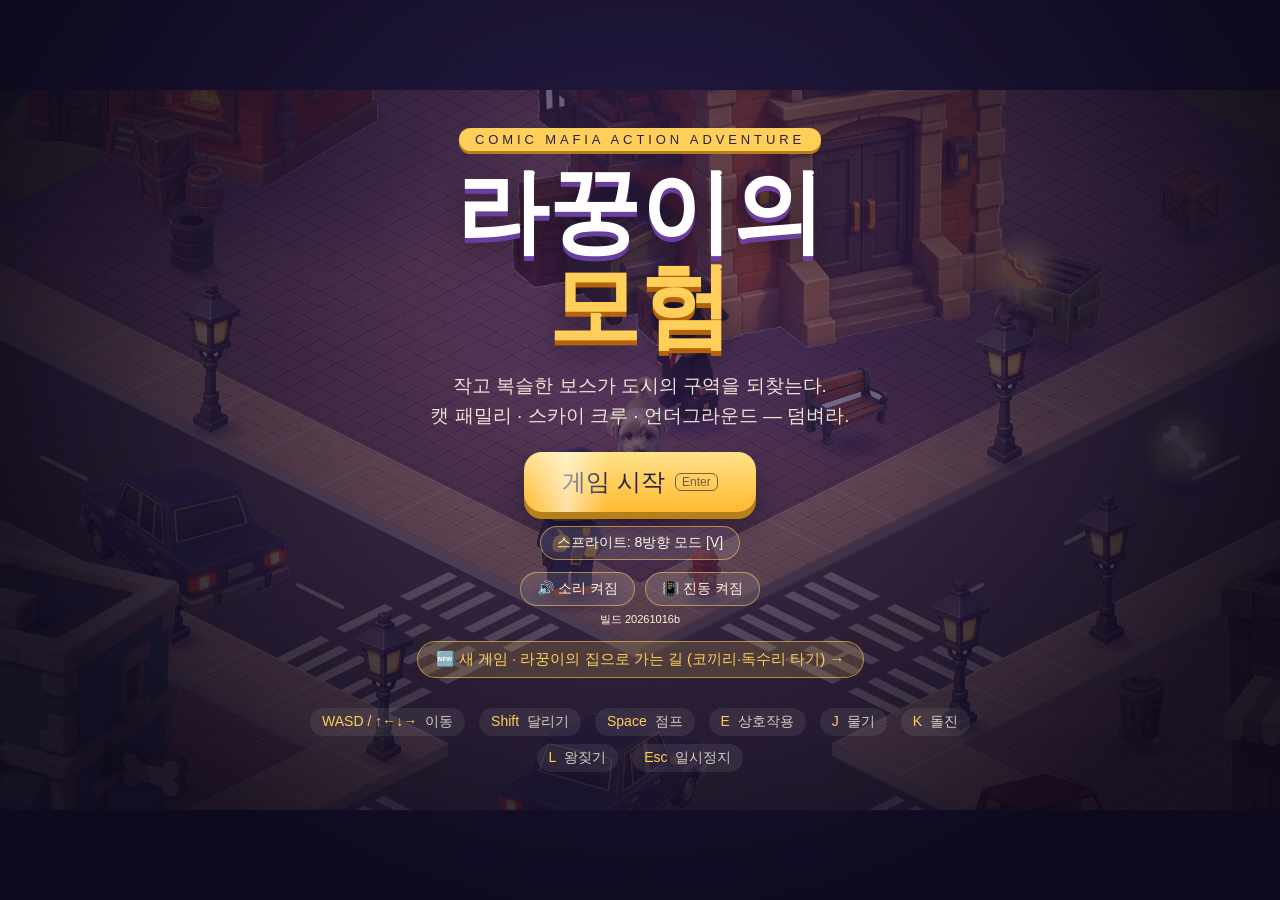
==== commit 22bd752d: "사과 던지기 수정, 독수리 너프, 챕터 인계 보강 - 집으로 가는 길: 사과가 그냥 떨어지던 문제 수정(물리 그룹에 추가될 때 속도가 초기화되던 것).   이제 포물선으로 날아가며" ====
--- a/index.html
+++ b/index.html
@@ -7,8 +7,8 @@
 <meta name="apple-mobile-web-app-capable" content="yes">
 <meta name="theme-color" content="#1c1b33">
 <title>라꿍이의 모험</title>
-<link rel="stylesheet" href="style.css">
-<link rel="stylesheet" href="shared/rk.css">
+<link rel="stylesheet" href="style.css?v=20261016b">
+<link rel="stylesheet" href="shared/rk.css?v=20261016b">
 </head>
 <body>
 <div id="stage">
@@ -85,6 +85,7 @@
       <div><button id="btn-mode-title" class="mode-btn"></button></div>
       <div class="controls controls-touch"><span><b>왼쪽 조이스틱</b> 이동 (끝까지 밀면 달리기)</span><span><b>오른쪽 버튼</b> 물기·돌진·왕짖기</span><span><b>⤴</b> 점프</span><span><b>E</b> 대화</span></div>
       <button id="btn-full" class="mode-btn">전체화면으로 보기</button>
+      <div class="build">빌드 20261016b</div>
       <div><a class="home-link" href="home/index.html">🆕 새 게임 · 라꿍이의 집으로 가는 길 (코끼리·독수리 타기) →</a></div>
       <div class="controls controls-kb">
         <span><b>WASD / ↑←↓→</b> 이동</span><span><b>Shift</b> 달리기</span><span><b>Space</b> 점프</span><span><b>E</b> 상호작용</span>
@@ -123,8 +124,8 @@
 </div>
 
 <script src="lib/phaser.min.js"></script>
-<script src="shared/rk.js"></script>
-<script src="combat.js"></script>
-<script src="main.js"></script>
+<script src="shared/rk.js?v=20261016b"></script>
+<script src="combat.js?v=20261016b"></script>
+<script src="main.js?v=20261016b"></script>
 </body>
 </html>
--- a/style.css
+++ b/style.css
@@ -254,3 +254,5 @@
 @keyframes objBob{50%{transform:translateY(9px)}}
 #objective.hidden{display:none}
 #toast,#prompt{will-change:transform}
+
+.build{margin-top:6px;font-size:11px;opacity:.4}
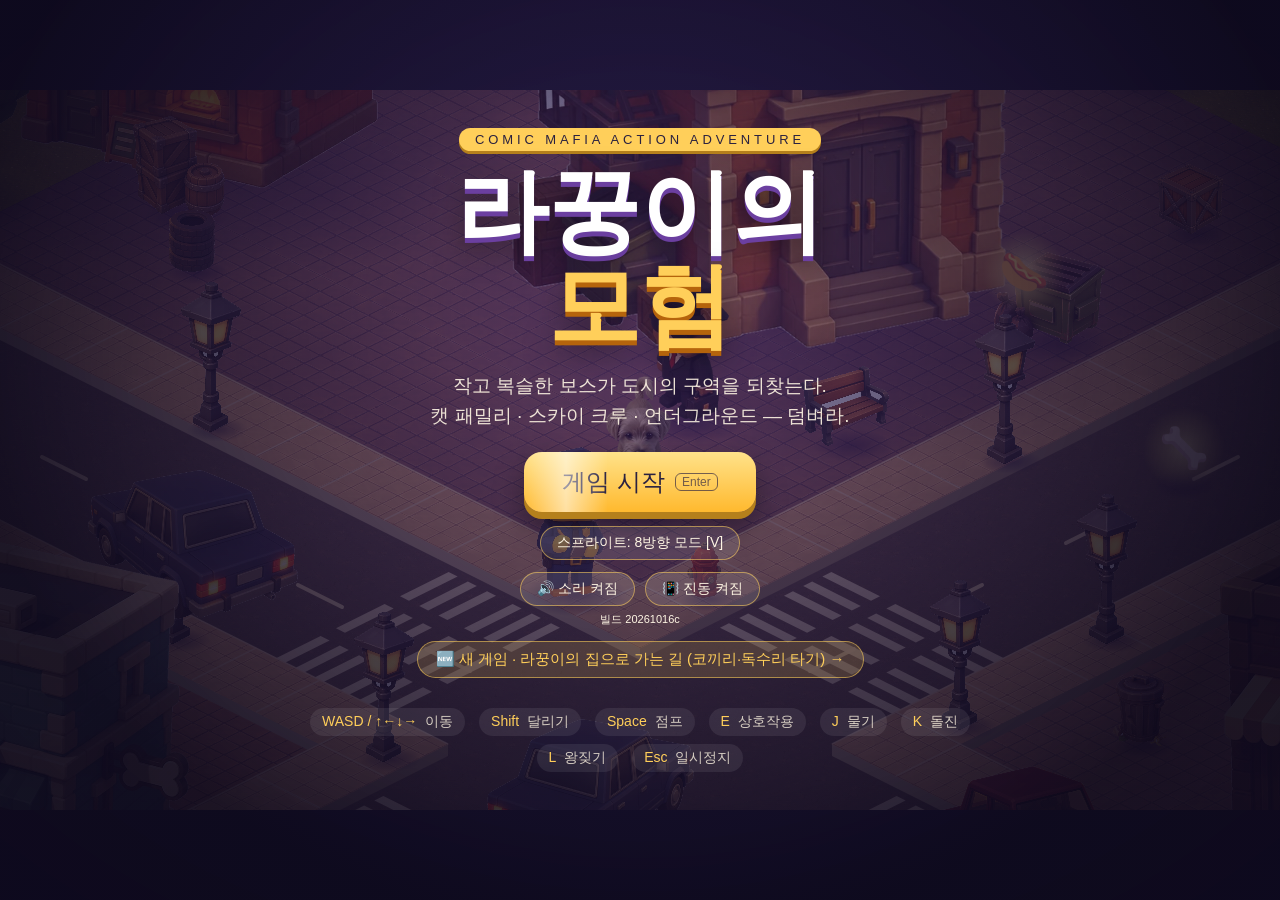
==== commit ce34e24e: "이어하기 시 다음 챕터 시작 안내, 새 버전 알림 추가 - 이어하기로 챕터 종료 지점에서 시작하면 다음 챕터 배너·안내 표시 - 오래 열어둔 탭에서 새 버전이 배포되면 '새 버전이" ====
--- a/index.html
+++ b/index.html
@@ -7,8 +7,8 @@
 <meta name="apple-mobile-web-app-capable" content="yes">
 <meta name="theme-color" content="#1c1b33">
 <title>라꿍이의 모험</title>
-<link rel="stylesheet" href="style.css?v=20261016b">
-<link rel="stylesheet" href="shared/rk.css?v=20261016b">
+<link rel="stylesheet" href="style.css?v=20261016c">
+<link rel="stylesheet" href="shared/rk.css?v=20261016c">
 </head>
 <body>
 <div id="stage">
@@ -85,7 +85,7 @@
       <div><button id="btn-mode-title" class="mode-btn"></button></div>
       <div class="controls controls-touch"><span><b>왼쪽 조이스틱</b> 이동 (끝까지 밀면 달리기)</span><span><b>오른쪽 버튼</b> 물기·돌진·왕짖기</span><span><b>⤴</b> 점프</span><span><b>E</b> 대화</span></div>
       <button id="btn-full" class="mode-btn">전체화면으로 보기</button>
-      <div class="build">빌드 20261016b</div>
+      <div class="build">빌드 20261016c</div>
       <div><a class="home-link" href="home/index.html">🆕 새 게임 · 라꿍이의 집으로 가는 길 (코끼리·독수리 타기) →</a></div>
       <div class="controls controls-kb">
         <span><b>WASD / ↑←↓→</b> 이동</span><span><b>Shift</b> 달리기</span><span><b>Space</b> 점프</span><span><b>E</b> 상호작용</span>
@@ -124,8 +124,8 @@
 </div>
 
 <script src="lib/phaser.min.js"></script>
-<script src="shared/rk.js?v=20261016b"></script>
-<script src="combat.js?v=20261016b"></script>
-<script src="main.js?v=20261016b"></script>
+<script src="shared/rk.js?v=20261016c"></script>
+<script src="combat.js?v=20261016c"></script>
+<script src="main.js?v=20261016c"></script>
 </body>
 </html>
--- a/shared/rk.css
+++ b/shared/rk.css
@@ -67,3 +67,6 @@
 @media (prefers-reduced-motion:reduce){
   *,*::before,*::after{animation-duration:.01ms!important;animation-iteration-count:1!important;transition-duration:.01ms!important}
 }
+
+/* ---- new-version pill ---- */
+#rk-update{position:absolute;left:50%;top:max(10px,env(safe-area-inset-top));transform:translateX(-50%);z-index:60;border:2px solid #fff6e4;border-radius:999px;padding:8px 18px;font:inherit;font-size:15px;color:#2a2140;background:linear-gradient(180deg,#ffe28a,#ffb92e);box-shadow:0 5px 0 #b5801c,0 10px 24px rgba(0,0,0,.4);cursor:pointer;animation:rkTitleIn .5s var(--rk-ease) both}
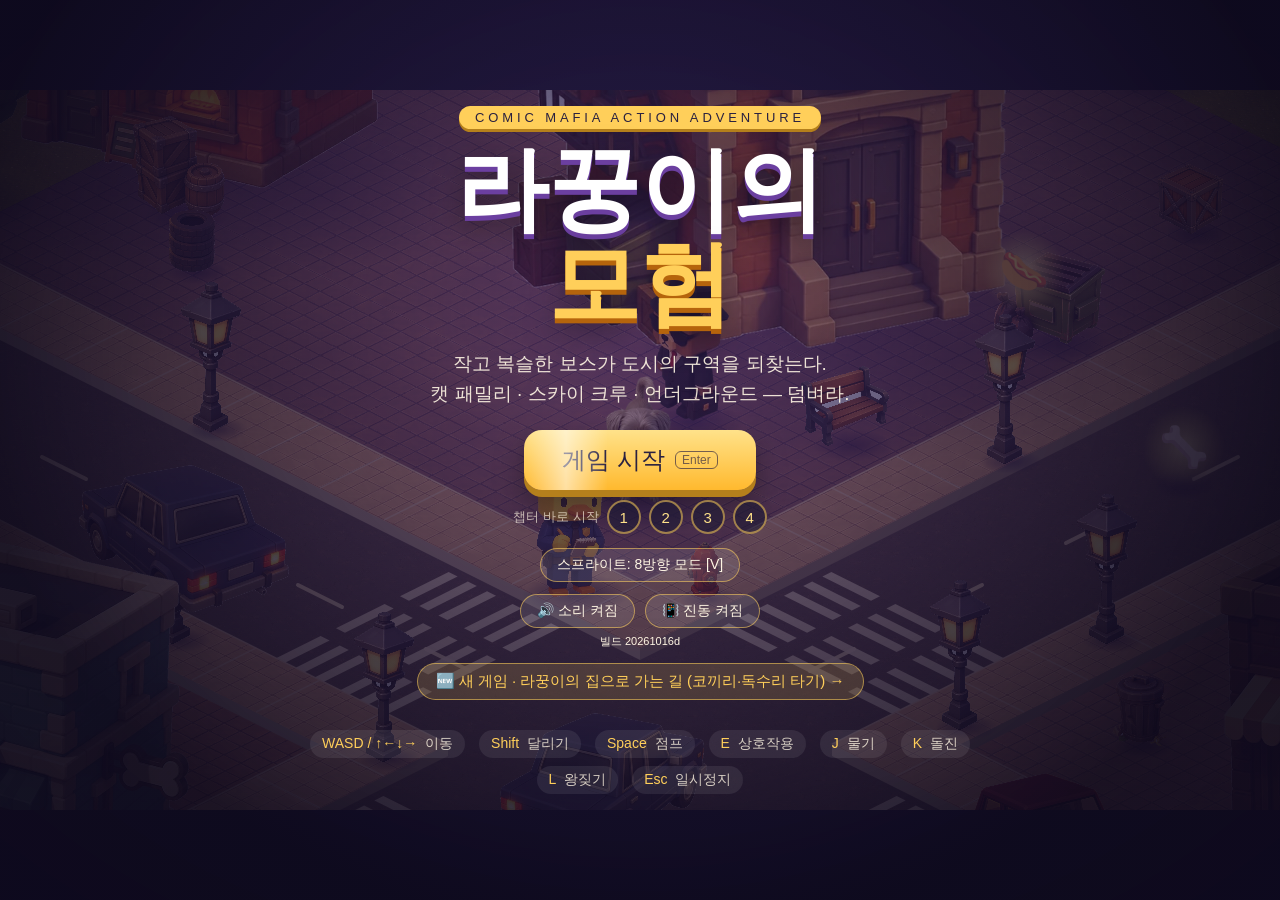
==== commit 3376085e: "타이틀에 챕터 바로 시작 추가 저장이 없던 구버전 탭을 새로고침해 진행을 잃은 경우를 위해, 타이틀에서 챕터 1~4를 골라 바로 시작할 수 있게 함(챕터에 맞는 레벨·점령 구역 설" ====
--- a/index.html
+++ b/index.html
@@ -7,8 +7,8 @@
 <meta name="apple-mobile-web-app-capable" content="yes">
 <meta name="theme-color" content="#1c1b33">
 <title>라꿍이의 모험</title>
-<link rel="stylesheet" href="style.css?v=20261016c">
-<link rel="stylesheet" href="shared/rk.css?v=20261016c">
+<link rel="stylesheet" href="style.css?v=20261016d">
+<link rel="stylesheet" href="shared/rk.css?v=20261016d">
 </head>
 <body>
 <div id="stage">
@@ -82,10 +82,11 @@
       <p class="title-sub">작고 복슬한 보스가 도시의 구역을 되찾는다.<br>캣 패밀리 · 스카이 크루 · 언더그라운드 — 덤벼라.</p>
       <div id="title-loading"><span id="load-text">리소스 불러오는 중…</span><span class="rk-loadbar"><i id="load-fill"></i></span></div>
       <div class="btn-row"><button id="btn-load" class="big-btn hidden">이어하기 <small id="load-info"></small></button><button id="btn-start" class="big-btn hidden">게임 시작 <small>Enter</small></button></div>
+      <div id="ch-pick" class="ch-pick"><span>챕터 바로 시작</span><button type="button" data-ch="1">1</button><button type="button" data-ch="2">2</button><button type="button" data-ch="3">3</button><button type="button" data-ch="4">4</button></div>
       <div><button id="btn-mode-title" class="mode-btn"></button></div>
       <div class="controls controls-touch"><span><b>왼쪽 조이스틱</b> 이동 (끝까지 밀면 달리기)</span><span><b>오른쪽 버튼</b> 물기·돌진·왕짖기</span><span><b>⤴</b> 점프</span><span><b>E</b> 대화</span></div>
       <button id="btn-full" class="mode-btn">전체화면으로 보기</button>
-      <div class="build">빌드 20261016c</div>
+      <div class="build">빌드 20261016d</div>
       <div><a class="home-link" href="home/index.html">🆕 새 게임 · 라꿍이의 집으로 가는 길 (코끼리·독수리 타기) →</a></div>
       <div class="controls controls-kb">
         <span><b>WASD / ↑←↓→</b> 이동</span><span><b>Shift</b> 달리기</span><span><b>Space</b> 점프</span><span><b>E</b> 상호작용</span>
@@ -124,8 +125,8 @@
 </div>
 
 <script src="lib/phaser.min.js"></script>
-<script src="shared/rk.js?v=20261016c"></script>
-<script src="combat.js?v=20261016c"></script>
-<script src="main.js?v=20261016c"></script>
+<script src="shared/rk.js?v=20261016d"></script>
+<script src="combat.js?v=20261016d"></script>
+<script src="main.js?v=20261016d"></script>
 </body>
 </html>
--- a/style.css
+++ b/style.css
@@ -256,3 +256,10 @@
 #toast,#prompt{will-change:transform}
 
 .build{margin-top:6px;font-size:11px;opacity:.4}
+
+.ch-pick{display:flex;align-items:center;justify-content:center;gap:8px;margin-top:10px;font-size:13px;color:rgba(255,246,228,.7)}
+.ch-pick button{min-width:34px;height:34px;border-radius:50%;border:2px solid rgba(255,207,90,.55);background:rgba(28,27,51,.55);color:#ffe28a;font:inherit;font-size:15px;cursor:pointer;transition:transform .12s,background .15s}
+.ch-pick button:hover{background:rgba(255,207,90,.25)}.ch-pick button:active{transform:scale(.9)}
+@media (max-height:480px) and (orientation:landscape){.ch-pick{margin-top:4px;font-size:11px}.ch-pick button{min-width:26px;height:26px;font-size:12px}}
+
+@media (max-height:480px) and (orientation:landscape){.ch-pick{margin-top:3px}.build{margin-top:2px;font-size:10px;line-height:1.2}#title .home-link{margin-top:2px}}
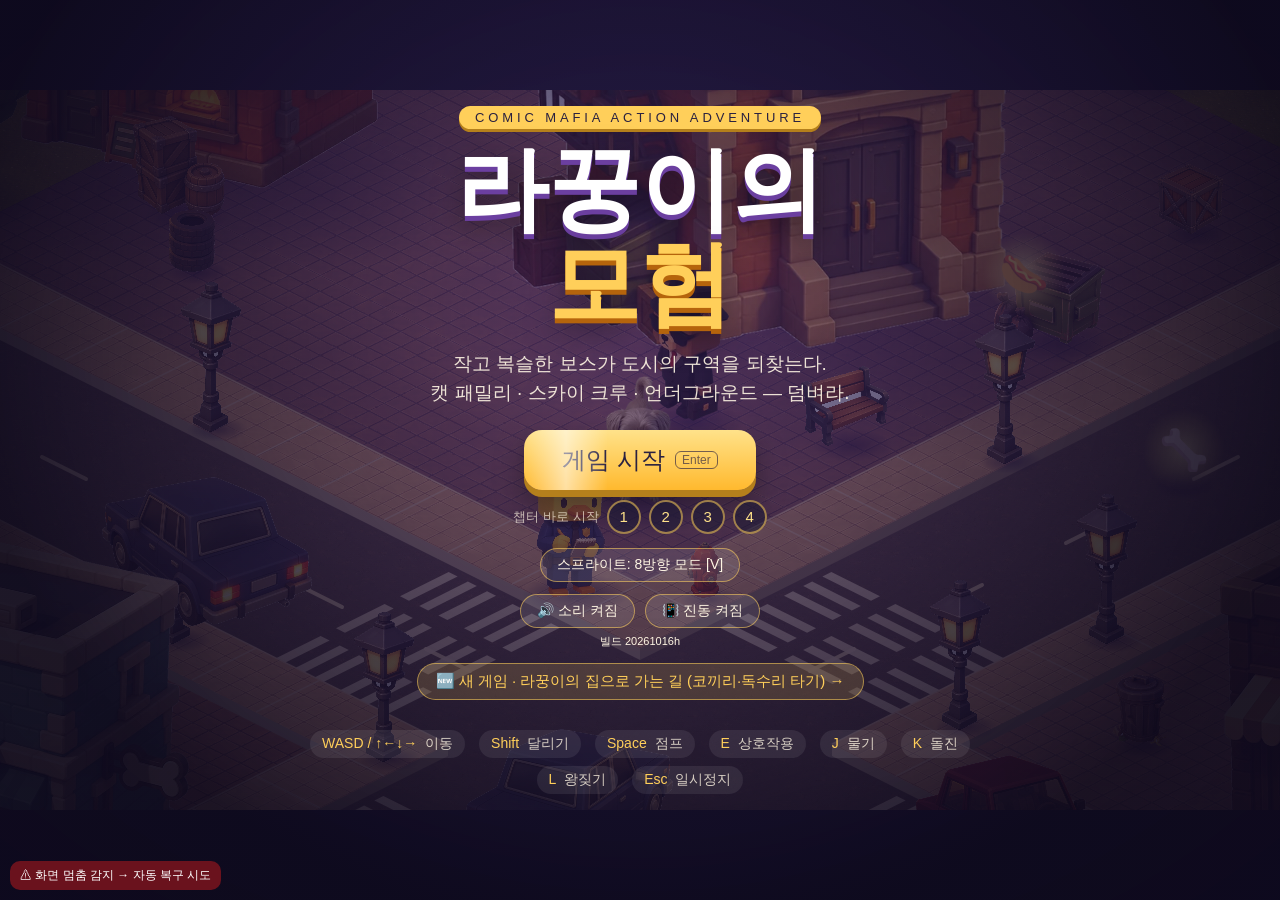
==== commit 7c849d3d: "보스 피날레·결과 등급, 연타 확대 방지, 발판/구덩이 가독성, 멈춤 방지 안전장치 - 라꿍이의 모험: 보스 처치 후 슬로모션·카메라·레터박스, 보스 마지막 대사, 구역 해방 연출" ====
--- a/index.html
+++ b/index.html
@@ -5,10 +5,11 @@
 <meta name="viewport" content="width=device-width, initial-scale=1, maximum-scale=1, user-scalable=no, viewport-fit=cover">
 <meta name="mobile-web-app-capable" content="yes">
 <meta name="apple-mobile-web-app-capable" content="yes">
+<link rel="apple-touch-icon" href="icon-180.png">
 <meta name="theme-color" content="#1c1b33">
 <title>라꿍이의 모험</title>
-<link rel="stylesheet" href="style.css?v=20261016d">
-<link rel="stylesheet" href="shared/rk.css?v=20261016d">
+<link rel="stylesheet" href="style.css?v=20261016h">
+<link rel="stylesheet" href="shared/rk.css?v=20261016h">
 </head>
 <body>
 <div id="stage">
@@ -86,7 +87,7 @@
       <div><button id="btn-mode-title" class="mode-btn"></button></div>
       <div class="controls controls-touch"><span><b>왼쪽 조이스틱</b> 이동 (끝까지 밀면 달리기)</span><span><b>오른쪽 버튼</b> 물기·돌진·왕짖기</span><span><b>⤴</b> 점프</span><span><b>E</b> 대화</span></div>
       <button id="btn-full" class="mode-btn">전체화면으로 보기</button>
-      <div class="build">빌드 20261016d</div>
+      <div class="build">빌드 20261016h</div>
       <div><a class="home-link" href="home/index.html">🆕 새 게임 · 라꿍이의 집으로 가는 길 (코끼리·독수리 타기) →</a></div>
       <div class="controls controls-kb">
         <span><b>WASD / ↑←↓→</b> 이동</span><span><b>Shift</b> 달리기</span><span><b>Space</b> 점프</span><span><b>E</b> 상호작용</span>
@@ -100,6 +101,7 @@
     <div class="panel">
       <h2>일시정지</h2>
       <button id="btn-resume" class="big-btn">계속하기</button>
+      <button id="btn-hq" class="big-btn ghost">본부로 돌아가기</button>
       <button id="btn-restart" class="big-btn ghost">처음부터 다시</button>
       <button id="btn-mode" class="mode-btn"></button>
     </div>
@@ -109,8 +111,10 @@
   <div id="complete" class="screen hidden">
     <div class="panel wide">
       <div class="title-badge" id="clear-badge">CHAPTER 1 CLEAR</div>
+      <div id="clear-grade" class="grade g-S"><span>S</span></div>
       <h2 id="clear-title">첫 번째 전투를 이겼다!</h2>
       <p class="quote" id="clear-quote">"…캣 패밀리, 이제 시작이다. 도시는 우리가 되찾는다."</p>
+      <div id="clear-extra" class="clear-extra"></div>
       <div class="stats">
         <div><span>점수</span><b id="res-score">0</b></div>
         <div><span>레벨</span><b id="res-snacks">1</b></div>
@@ -125,8 +129,8 @@
 </div>
 
 <script src="lib/phaser.min.js"></script>
-<script src="shared/rk.js?v=20261016d"></script>
-<script src="combat.js?v=20261016d"></script>
-<script src="main.js?v=20261016d"></script>
+<script src="shared/rk.js?v=20261016h"></script>
+<script src="combat.js?v=20261016h"></script>
+<script src="main.js?v=20261016h"></script>
 </body>
 </html>
--- a/style.css
+++ b/style.css
@@ -263,3 +263,22 @@
 @media (max-height:480px) and (orientation:landscape){.ch-pick{margin-top:4px;font-size:11px}.ch-pick button{min-width:26px;height:26px;font-size:12px}}
 
 @media (max-height:480px) and (orientation:landscape){.ch-pick{margin-top:3px}.build{margin-top:2px;font-size:10px;line-height:1.2}#title .home-link{margin-top:2px}}
+
+/* ===== chapter finale ===== */
+#complete .panel{position:relative}
+#clear-grade{position:absolute;right:-8px;top:-20px;width:78px;height:78px;border-radius:50%;display:flex;align-items:center;justify-content:center;font-size:48px;line-height:1;color:#2a2140;border:4px solid #fff6e4;box-shadow:0 6px 0 rgba(0,0,0,.35),0 0 26px rgba(255,207,90,.55);opacity:0;transform:rotate(12deg) scale(0);z-index:2}
+#clear-grade.stamp{animation:gradeStamp .75s .9s cubic-bezier(.2,1.7,.4,1) both}
+@keyframes gradeStamp{0%{transform:rotate(-34deg) scale(2.8);opacity:0}55%{transform:rotate(12deg) scale(.88);opacity:1}100%{transform:rotate(12deg) scale(1);opacity:1}}
+.g-S{background:radial-gradient(circle at 35% 30%,#fff7b0,#ffb92e)}
+.g-A{background:radial-gradient(circle at 35% 30%,#d6ffe2,#4fd68a)}
+.g-B{background:radial-gradient(circle at 35% 30%,#dff0ff,#6fb2ff)}
+.g-C{background:radial-gradient(circle at 35% 30%,#f1f1f6,#a7a7bd)}
+.clear-extra{font-size:14px;line-height:1.65;color:#fff6e4;margin:0 0 10px;text-align:center}
+.clear-extra b{color:#ffe28a;font-weight:400}
+.clear-extra .nx{color:#ffe28a;margin-top:2px}
+#minimap.pulse{animation:mapPulse .8s ease-in-out 3}
+@keyframes mapPulse{50%{transform:scale(1.18);box-shadow:0 0 0 4px rgba(125,255,176,.8),0 0 30px rgba(125,255,176,.7)}}
+@media (max-height:480px) and (orientation:landscape){
+  #clear-grade{width:54px;height:54px;font-size:32px;top:-12px;right:-4px;border-width:3px}
+  .clear-extra{font-size:11px;line-height:1.45;margin:0 0 5px}
+}
--- a/shared/rk.css
+++ b/shared/rk.css
@@ -70,3 +70,34 @@
 
 /* ---- new-version pill ---- */
 #rk-update{position:absolute;left:50%;top:max(10px,env(safe-area-inset-top));transform:translateX(-50%);z-index:60;border:2px solid #fff6e4;border-radius:999px;padding:8px 18px;font:inherit;font-size:15px;color:#2a2140;background:linear-gradient(180deg,#ffe28a,#ffb92e);box-shadow:0 5px 0 #b5801c,0 10px 24px rgba(0,0,0,.4);cursor:pointer;animation:rkTitleIn .5s var(--rk-ease) both}
+
+/* ---- iOS: no double-tap zoom ---- */
+html,body{touch-action:manipulation;-webkit-touch-callout:none}
+
+/* ---- cut-scene letterbox ---- */
+#rk-cine{position:absolute;inset:0;pointer-events:none;z-index:24}
+#rk-cine i{position:absolute;left:0;right:0;height:13%;background:#05030c;transition:transform .7s cubic-bezier(.3,.8,.3,1)}
+#rk-cine .t{top:0;transform:translateY(-101%)}#rk-cine .b{bottom:0;transform:translateY(101%)}
+#rk-cine.on .t,#rk-cine.on .b{transform:none}
+
+/* ---- story cards ---- */
+#rk-cards{position:absolute;inset:0;z-index:44;display:flex;align-items:center;justify-content:center;text-align:center;padding:24px;cursor:pointer;opacity:0;transition:opacity .5s ease;background:radial-gradient(ellipse at center,rgba(40,26,70,.92),rgba(8,5,18,.98))}
+#rk-cards.on{opacity:1}
+#rk-cards .cd{opacity:0;transform:translateY(18px) scale(.97);transition:opacity .55s ease,transform .7s cubic-bezier(.2,1.2,.4,1)}
+#rk-cards .cd.show{opacity:1;transform:none}
+#rk-cards .k{font-size:clamp(11px,1.8vw,16px);letter-spacing:.5em;color:var(--gold,#ffcf5a);margin-bottom:10px}
+#rk-cards .t{font-size:clamp(26px,6vw,64px);line-height:1.15;color:#fff;text-shadow:0 4px 0 #6b3fa0,0 10px 30px rgba(0,0,0,.6)}
+#rk-cards .s{margin-top:14px;font-size:clamp(13px,2.4vw,22px);color:rgba(255,246,228,.85)}
+#rk-cards .tip{position:absolute;bottom:max(14px,env(safe-area-inset-bottom));left:0;right:0;font-size:12px;color:rgba(255,255,255,.35)}
+#rk-banner.win .k{color:#9dffb6}
+#rk-banner.win{background:linear-gradient(90deg,rgba(8,40,26,0),rgba(10,50,32,.82) 18%,rgba(10,50,32,.82) 82%,rgba(8,40,26,0))}
+
+#a2hs{margin-top:8px;max-width:min(520px,92vw);margin-left:auto;margin-right:auto;font-size:12px;line-height:1.5;color:rgba(255,246,228,.75);background:rgba(255,255,255,.08);border-radius:12px;padding:6px 12px}
+#a2hs b{color:#ffe28a;font-weight:400}
+@media (max-height:480px) and (orientation:landscape){#a2hs{font-size:10px;margin-top:3px;padding:3px 10px}}
+
+/* ---- error toast / crash overlay ---- */
+#rk-err{position:absolute;left:10px;bottom:10px;max-width:70%;z-index:70;background:rgba(120,20,30,.88);color:#fff;font-size:12px;padding:6px 10px;border-radius:10px;opacity:0;pointer-events:none;transition:opacity .3s}
+#rk-err.on{opacity:1}
+#rk-crash{position:absolute;inset:0;z-index:80;display:flex;align-items:center;justify-content:center;background:rgba(10,6,22,.86);text-align:center;color:#fff;font-size:20px}
+#rk-crash button{display:block;margin:14px auto 0;padding:10px 22px;border-radius:14px;border:3px solid #fff6e4;background:linear-gradient(180deg,#ffe28a,#ffb92e);color:#2a2140;font:inherit;font-size:18px;box-shadow:0 5px 0 #b5801c}
